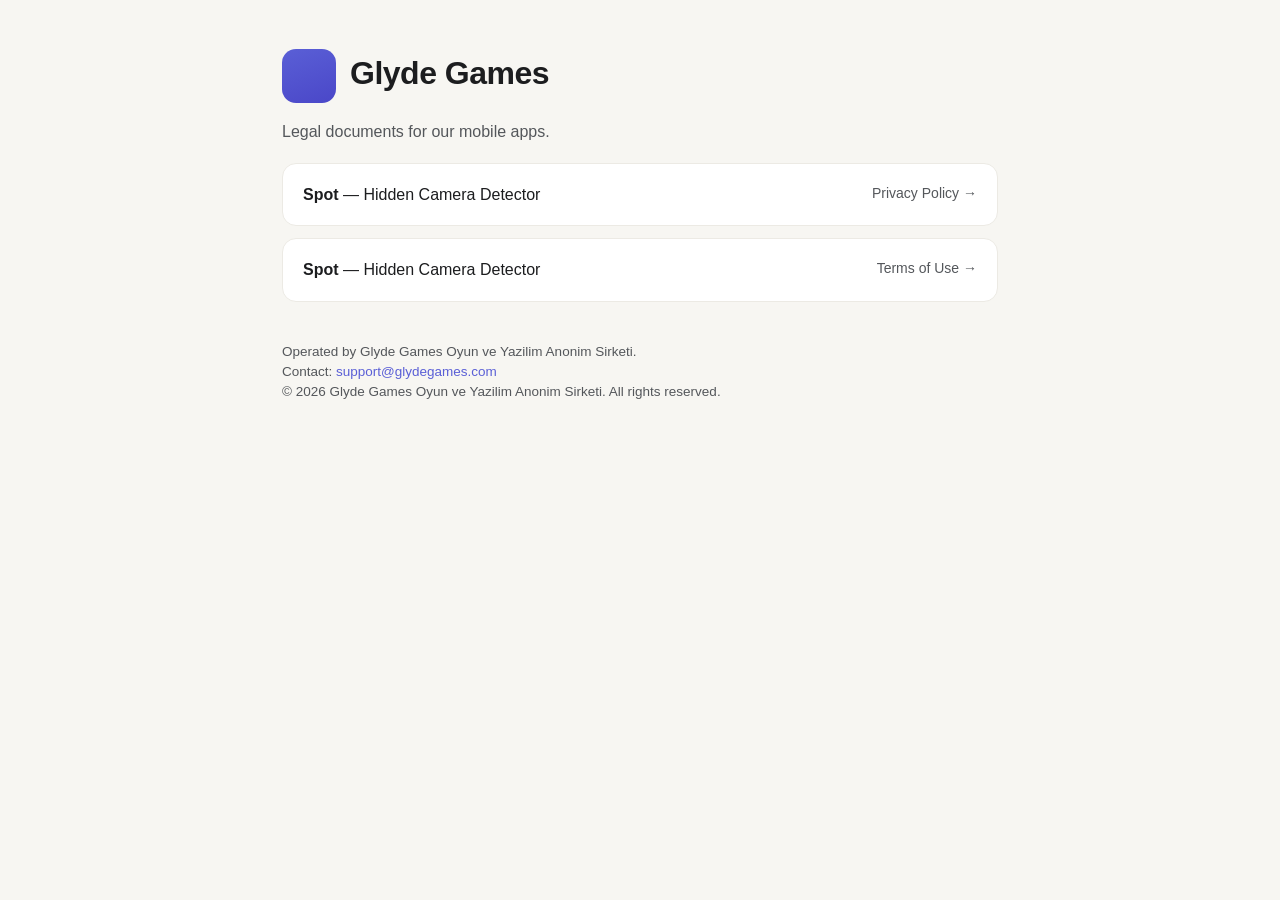
==== index.html @ 4a90a174 "Glyde Games legal pages (Spot privacy + terms) Co-Authored-By: Claude Opus 4.8 (1M context) <noreply" ====
<!DOCTYPE html>
<html lang="en">
<head>
<meta charset="utf-8" />
<meta name="viewport" content="width=device-width, initial-scale=1" />
<title>Glyde Games — Legal</title>
<link rel="stylesheet" href="/style.css" />
</head>
<body>
<div class="wrap">
  <div class="brandrow"><div class="logo"></div><h1>Glyde Games</h1></div>
  <p class="date">Legal documents for our mobile apps.</p>

  <ul class="applist">
    <li><a href="/spot/privacy"><span><strong>Spot</strong> — Hidden Camera Detector</span><span class="sub">Privacy Policy →</span></a></li>
    <li><a href="/spot/terms"><span><strong>Spot</strong> — Hidden Camera Detector</span><span class="sub">Terms of Use →</span></a></li>
  </ul>

  <footer>
    Operated by Glyde Games Oyun ve Yazilim Anonim Sirketi.<br/>
    Contact: <a href="mailto:support@glydegames.com">support@glydegames.com</a><br/>
    © 2026 Glyde Games Oyun ve Yazilim Anonim Sirketi. All rights reserved.
  </footer>
</div>
</body>
</html>
---- style.css ----
:root { --ink:#1c1d1f; --muted:#54575b; --accent:#5a5fd6; --bg:#f7f6f2; --line:#eceae4; }
* { box-sizing:border-box; }
body { margin:0; background:var(--bg); color:var(--ink);
       font:16px/1.6 -apple-system,"Helvetica Neue",Arial,sans-serif; -webkit-font-smoothing:antialiased; }
.wrap { max-width:760px; margin:0 auto; padding:48px 22px 80px; }
a { color:var(--accent); text-decoration:none; }
a:hover { text-decoration:underline; }
h1 { font-size:32px; letter-spacing:-0.5px; margin:0 0 4px; }
h2 { font-size:20px; margin:34px 0 8px; }
.date { color:var(--muted); margin-bottom:8px; }
p, li { color:#2a2c30; }
.card { background:#fff; border:1px solid var(--line); border-radius:16px; padding:6px 24px 24px; margin-top:18px; }
.brandrow { display:flex; align-items:center; gap:14px; margin-bottom:6px; }
.logo { width:54px; height:54px; border-radius:14px;
        background:linear-gradient(160deg,#5a5fd6,#4a47c8); flex:0 0 auto; }
.applist { list-style:none; padding:0; margin:18px 0 0; }
.applist li { background:#fff; border:1px solid var(--line); border-radius:14px; margin-bottom:12px; }
.applist a { display:flex; justify-content:space-between; padding:18px 20px; color:var(--ink); }
.applist a:hover { text-decoration:none; border-color:var(--accent); }
.applist .sub { color:var(--muted); font-size:14px; }
.links a { margin-right:18px; font-weight:600; }
footer { color:var(--muted); font-size:13.5px; margin-top:40px; line-height:1.5; }
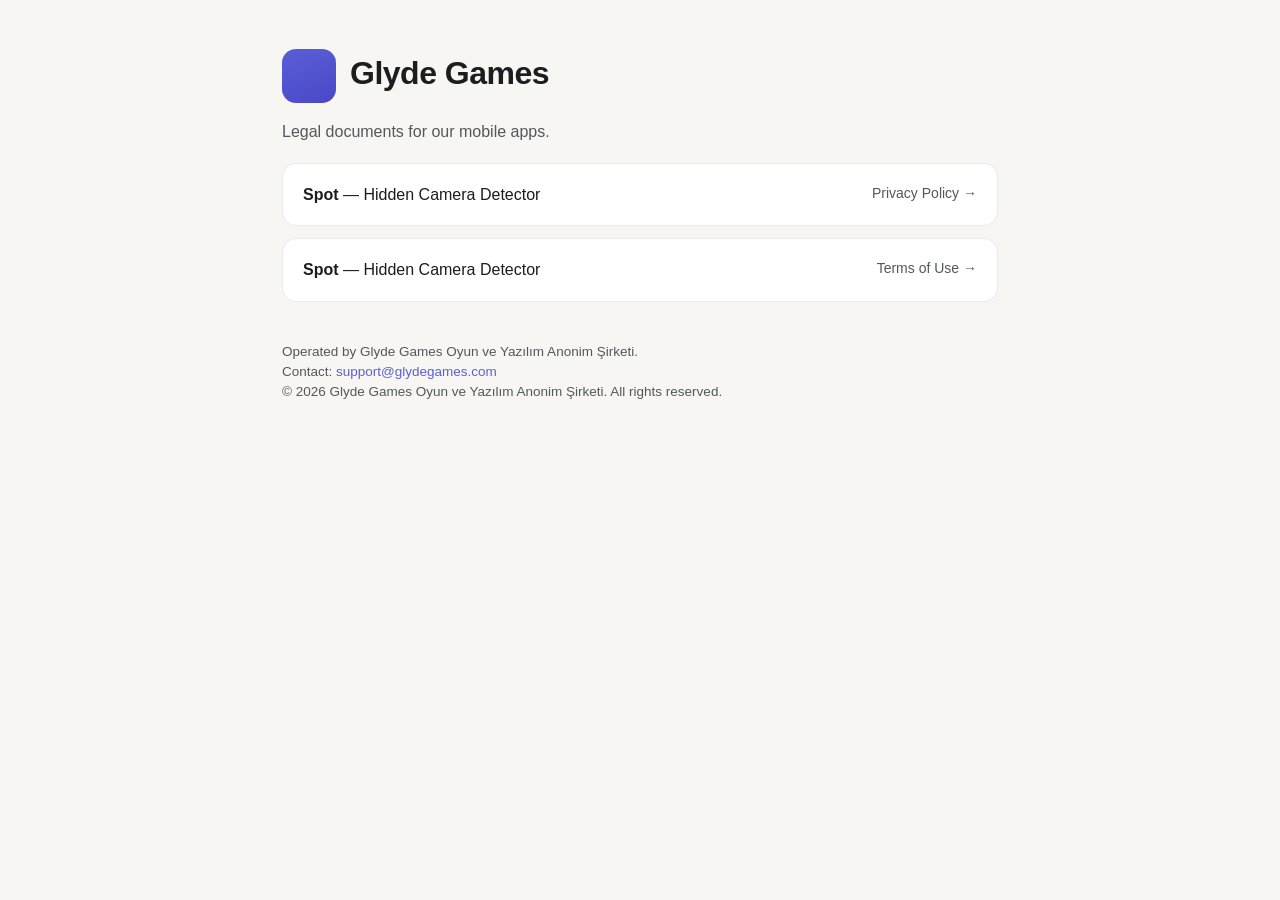
==== commit f7529f35: "Use Turkish characters in legal entity name (Yazılım Anonim Şirketi) Co-Authored-By: Claude Opus 4.8" ====
--- a/index.html
+++ b/index.html
@@ -17,9 +17,9 @@
   </ul>
 
   <footer>
-    Operated by Glyde Games Oyun ve Yazilim Anonim Sirketi.<br/>
+    Operated by Glyde Games Oyun ve Yazılım Anonim Şirketi.<br/>
     Contact: <a href="mailto:support@glydegames.com">support@glydegames.com</a><br/>
-    © 2026 Glyde Games Oyun ve Yazilim Anonim Sirketi. All rights reserved.
+    © 2026 Glyde Games Oyun ve Yazılım Anonim Şirketi. All rights reserved.
   </footer>
 </div>
 </body>
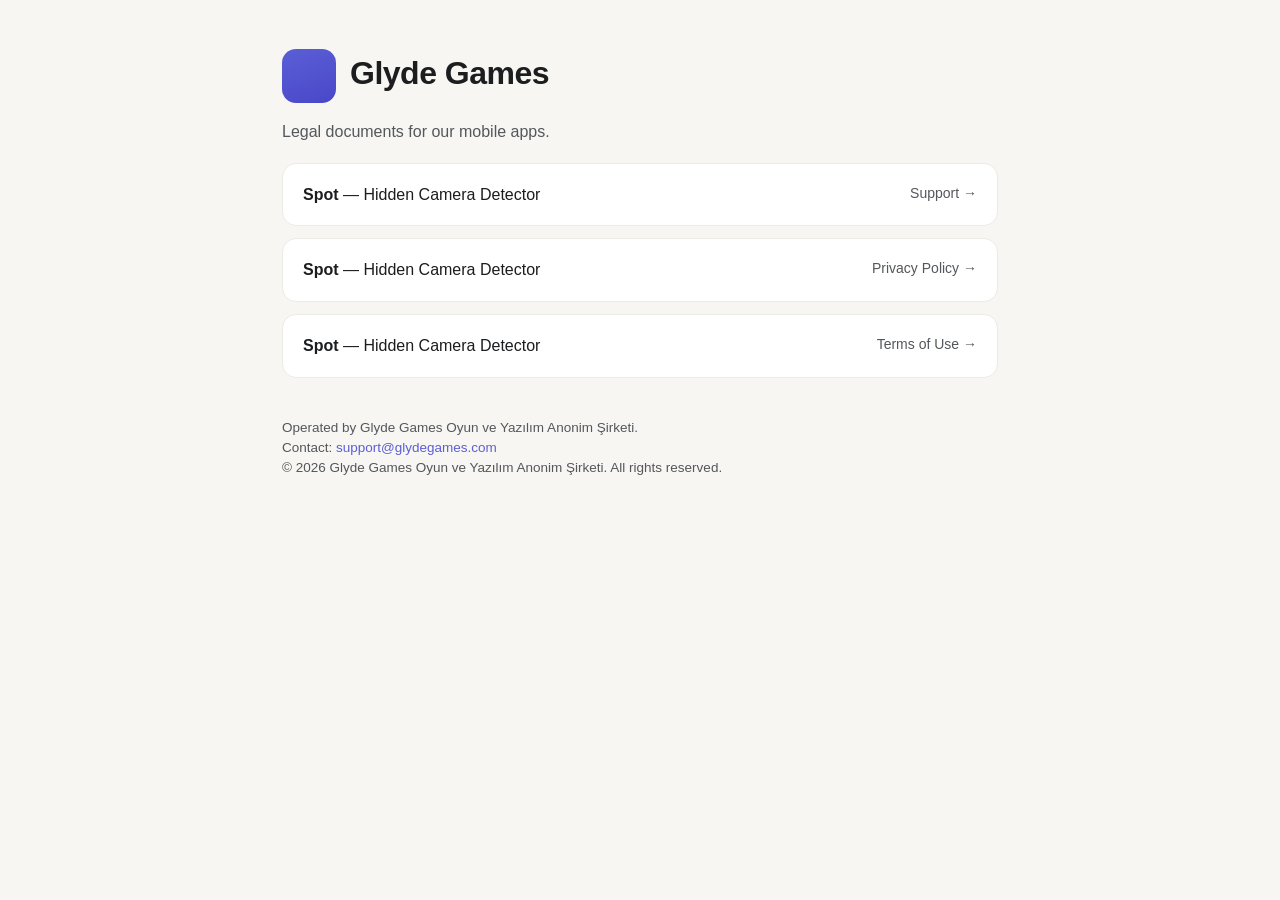
==== commit b6671f28: "Add Spot support page (fixes App Review 1.5 support URL)" ====
--- a/index.html
+++ b/index.html
@@ -12,6 +12,7 @@
   <p class="date">Legal documents for our mobile apps.</p>
 
   <ul class="applist">
+    <li><a href="/spot/"><span><strong>Spot</strong> — Hidden Camera Detector</span><span class="sub">Support →</span></a></li>
     <li><a href="/spot/privacy"><span><strong>Spot</strong> — Hidden Camera Detector</span><span class="sub">Privacy Policy →</span></a></li>
     <li><a href="/spot/terms"><span><strong>Spot</strong> — Hidden Camera Detector</span><span class="sub">Terms of Use →</span></a></li>
   </ul>
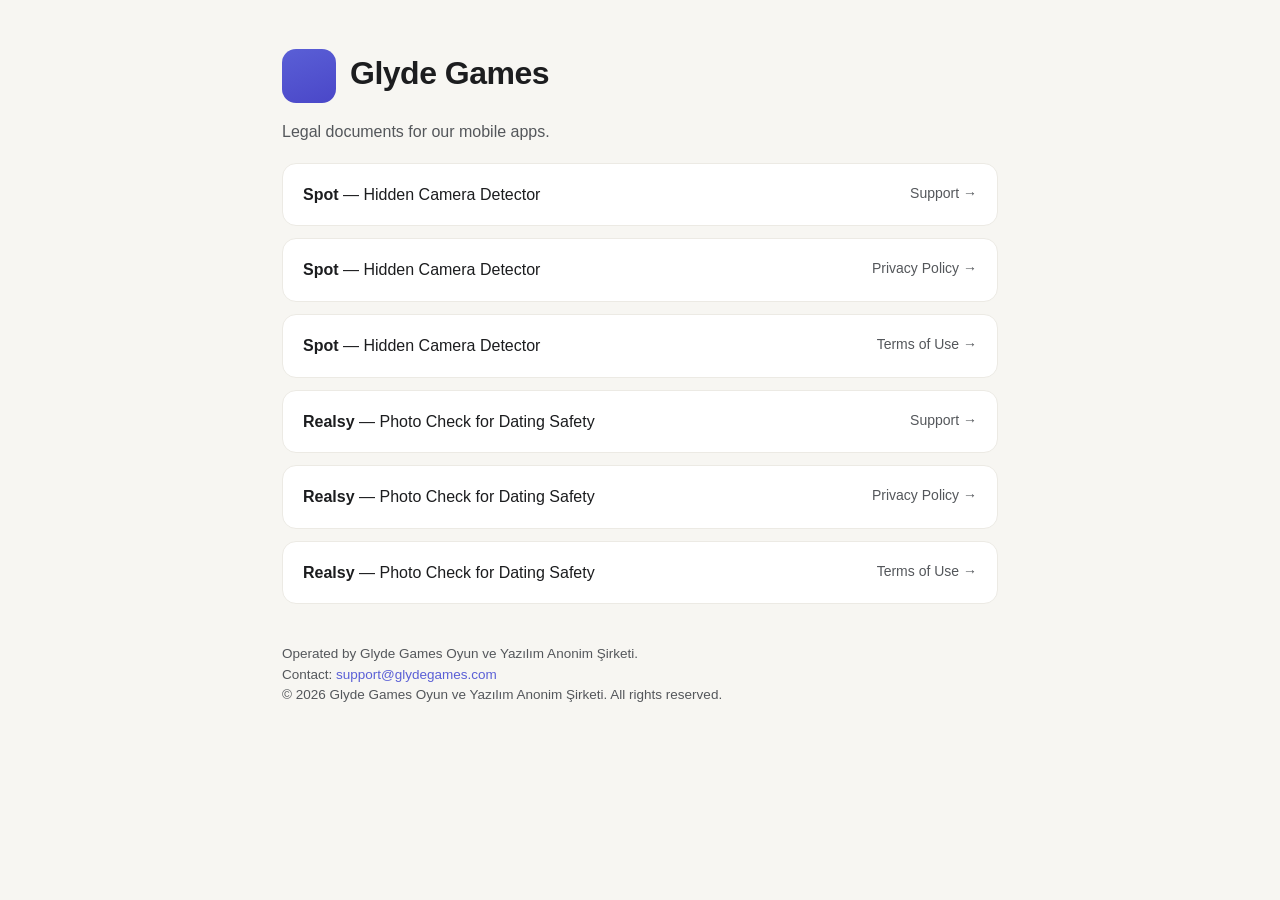
==== commit b0b2c9a4: "Add Realsy legal pages (privacy, terms, support)" ====
--- a/index.html
+++ b/index.html
@@ -15,6 +15,9 @@
     <li><a href="/spot/"><span><strong>Spot</strong> — Hidden Camera Detector</span><span class="sub">Support →</span></a></li>
     <li><a href="/spot/privacy"><span><strong>Spot</strong> — Hidden Camera Detector</span><span class="sub">Privacy Policy →</span></a></li>
     <li><a href="/spot/terms"><span><strong>Spot</strong> — Hidden Camera Detector</span><span class="sub">Terms of Use →</span></a></li>
+    <li><a href="/realsy/"><span><strong>Realsy</strong> — Photo Check for Dating Safety</span><span class="sub">Support →</span></a></li>
+    <li><a href="/realsy/privacy"><span><strong>Realsy</strong> — Photo Check for Dating Safety</span><span class="sub">Privacy Policy →</span></a></li>
+    <li><a href="/realsy/terms"><span><strong>Realsy</strong> — Photo Check for Dating Safety</span><span class="sub">Terms of Use →</span></a></li>
   </ul>
 
   <footer>
